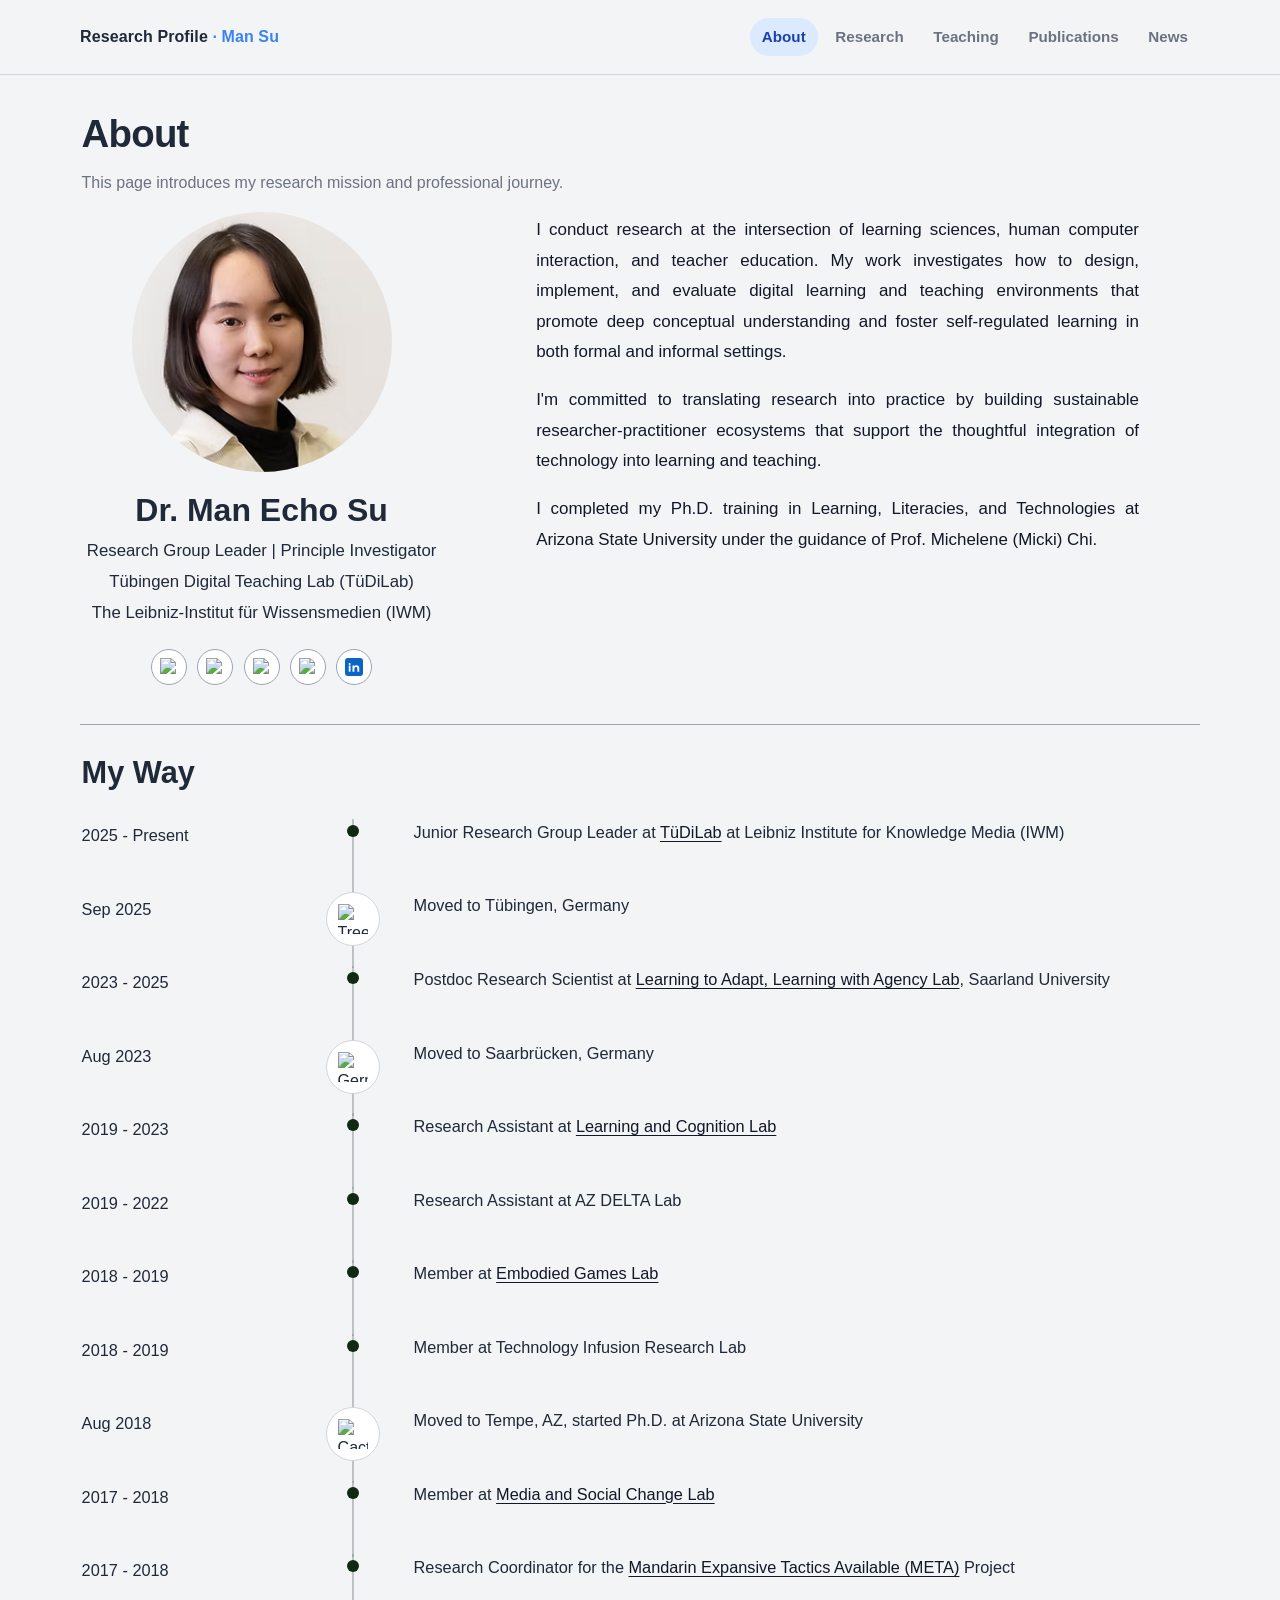
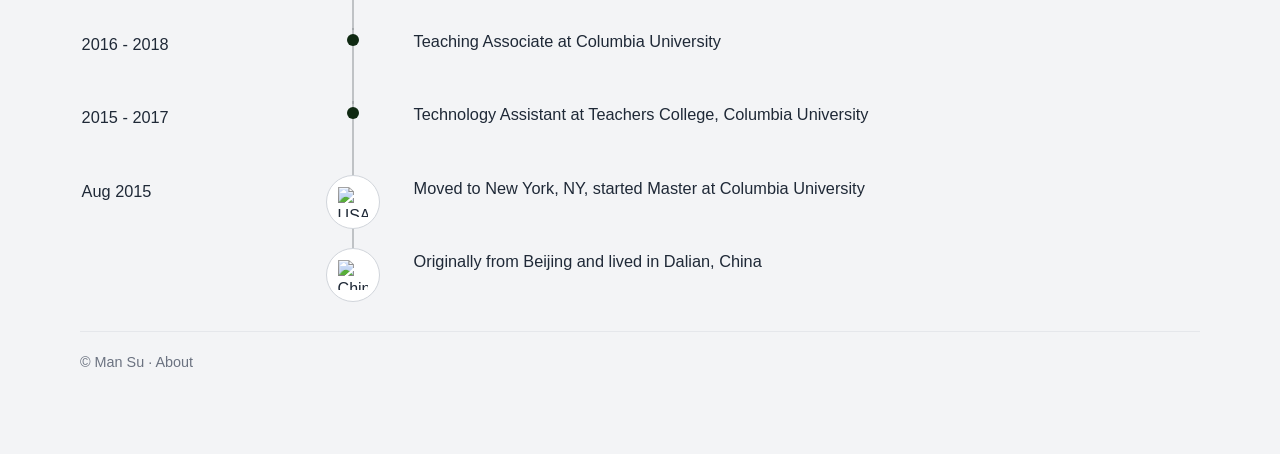
==== about.html @ 16c7af3b "Add files via upload" ====
<!doctype html>
<html lang="en">
<head>
  <meta charset="UTF-8" />
  <meta name="viewport" content="width=device-width, initial-scale=1" />
  <title>About | Researcher Profile</title>
  <meta name="description" content="About Dr. Man (Echo) Su — biography, profile links, and professional timeline." />
  <link rel="stylesheet" href="styles.css" />
</head>
<body class="about-page">
  <header>
    <div class="container nav">
      <a class="brand" href="index.html">Research Profile <span>· Man Su</span></a>
      <nav class="menu" aria-label="Primary navigation">
        <a class="active" href="about.html">About</a>
        <a href="research.html">Research</a>
        <a href="teaching.html">Teaching</a>
        <a href="publications.html">Publications</a>
        <a href="news.html">News</a>
      </nav>
    </div>
  </header>

  <main class="container about-main">
    <section class="card about-overview">
      <h1>About</h1>
      <p class="lead">
        This page introduces my research mission and professional journey.
      </p>

      <div class="about-layout">
        <article class="about-left" aria-label="Profile summary">
          <img src="images/profile.avif" alt="Portrait of Dr. Man Su" class="about-photo" />
          <h2 class="about-name">Dr. Man Echo Su</h2>
          <p class="about-role">Research Group Leader | Principle Investigator</p>
          <p class="about-role">Tübingen Digital Teaching Lab (TüDiLab)</p>
          <p class="about-role">The Leibniz-Institut für Wissensmedien (IWM)</p>

          <ul class="social-links" aria-label="Social and contact links">
            <li>
              <a href="mailto:m.su@iwm-tuebingen.de" aria-label="Email">
                <img src="https://raw.githubusercontent.com/tailwindlabs/heroicons/master/src/24/solid/envelope.svg" alt="Email" class="social-icon" />
              </a>
            </li>
            <li>
              <a href="https://scholar.google.com/citations?user=5iNbQqsAAAAJ&hl=en" target="_blank" rel="noopener noreferrer" aria-label="Google Scholar">
                <img src="https://cdn.simpleicons.org/googlescholar/111827" alt="Google Scholar" class="social-icon" />
              </a>
            </li>
            <li>
              <a href="https://www.researchgate.net/profile/Man-Su-2?ev=hdr_xprf" target="_blank" rel="noopener noreferrer" aria-label="ResearchGate">
                <img src="https://cdn.simpleicons.org/researchgate/111827" alt="ResearchGate" class="social-icon" />
              </a>
            </li>
            <li>
              <a href="https://bsky.app/profile/echomansu.bsky.social" target="_blank" rel="noopener noreferrer" aria-label="Bluesky">
                <img src="https://cdn.simpleicons.org/bluesky/111827" alt="Bluesky" class="social-icon" />
              </a>
            </li>
            <li>
              <a href="https://www.linkedin.com/in/echomansu/" target="_blank" rel="noopener noreferrer" aria-label="LinkedIn">
                <img src="images/icons/linkedin.svg" alt="LinkedIn" class="social-icon" />
              </a>
            </li>
          </ul>
        </article>

        <article class="about-right" aria-label="Biography text">
          <p>
            I conduct research at the intersection of learning sciences, human computer interaction, and teacher education. 
            My work investigates how to design, implement, and evaluate digital learning and teaching environments that promote deep conceptual understanding and foster self-regulated
            learning in both formal and informal settings.
          </p>
          <p>
            I'm committed to translating research into practice by building sustainable researcher-practitioner
            ecosystems that support the thoughtful integration of technology into learning and teaching.
          </p>
          <p>
            I completed my Ph.D. training in Learning, Literacies, and Technologies at Arizona State University
            under the guidance of Prof. Michelene (Micki) Chi.
          </p>
        </article>
      </div>
    </section>

    <section class="card timeline-wrap" aria-labelledby="my-way">
      <h2 id="my-way" class="timeline-title">My Way</h2>

      <div class="timeline">
        <article class="timeline-item">
          <div class="timeline-date">2025 - Present</div>
          <div class="timeline-axis"><span class="timeline-dot"></span></div>
          <p class="timeline-event">Junior Research Group Leader at <a href="https://www.tuedilab-tuebingen.de/tuedilab.html" target="_blank" rel="noopener noreferrer">TüDiLab</a> at Leibniz Institute for Knowledge Media (IWM)</p>
        </article>
        <article class="timeline-item">
          <div class="timeline-date">Sep 2025</div>
          <div class="timeline-axis"><span class="timeline-dot marker-icon"><img src="https://cdn.jsdelivr.net/gh/twitter/twemoji@14.0.2/assets/svg/1f333.svg" alt="Tree (Tübingen)" /></span></div>
          <p class="timeline-event">Moved to Tübingen, Germany</p>
        </article>
        <article class="timeline-item">
          <div class="timeline-date">2023 - 2025</div>
          <div class="timeline-axis"><span class="timeline-dot"></span></div>
          <p class="timeline-event">Postdoc Research Scientist at <a href="https://tomonag.org/lab/" target="_blank" rel="noopener noreferrer">Learning to Adapt, Learning with Agency Lab</a>, Saarland University</p>
        </article>
        <article class="timeline-item">
          <div class="timeline-date">Aug 2023</div>
          <div class="timeline-axis"><span class="timeline-dot marker-icon"><img src="https://cdn.jsdelivr.net/gh/twitter/twemoji@14.0.2/assets/svg/1f1e9-1f1ea.svg" alt="Germany" /></span></div>
          <p class="timeline-event">Moved to Saarbrücken, Germany</p>
        </article>
        <article class="timeline-item">
          <div class="timeline-date">2019 - 2023</div>
          <div class="timeline-axis"><span class="timeline-dot"></span></div>
          <p class="timeline-event">Research Assistant at <a href="https://education.asu.edu/learning-cognition-lab" target="_blank" rel="noopener noreferrer">Learning and Cognition Lab</a></p>
        </article>
        <article class="timeline-item">
          <div class="timeline-date">2019 - 2022</div>
          <div class="timeline-axis"><span class="timeline-dot"></span></div>
          <p class="timeline-event">Research Assistant at AZ DELTA Lab</p>
        </article>
        <article class="timeline-item">
          <div class="timeline-date">2018 - 2019</div>
          <div class="timeline-axis"><span class="timeline-dot"></span></div>
          <p class="timeline-event">Member at <a href="https://psychology.asu.edu/research/labs/embodied-games-lab" target="_blank" rel="noopener noreferrer">Embodied Games Lab</a></p>
        </article>
        <article class="timeline-item">
          <div class="timeline-date">2018 - 2019</div>
          <div class="timeline-axis"><span class="timeline-dot"></span></div>
          <p class="timeline-event">Member at Technology Infusion Research Lab</p>
        </article>
        <article class="timeline-item">
          <div class="timeline-date">Aug 2018</div>
          <div class="timeline-axis"><span class="timeline-dot marker-icon"><img src="https://cdn.jsdelivr.net/gh/twitter/twemoji@14.0.2/assets/svg/1f335.svg" alt="Cactus / Arizona" /></span></div>
          <p class="timeline-event">Moved to Tempe, AZ, started Ph.D. at Arizona State University</p>
        </article>
        <article class="timeline-item">
          <div class="timeline-date">2017 - 2018</div>
          <div class="timeline-axis"><span class="timeline-dot"></span></div>
          <p class="timeline-event">Member at <a href="https://www.masclab.org/" target="_blank" rel="noopener noreferrer">Media and Social Change Lab</a></p>
        </article>
        <article class="timeline-item">
          <div class="timeline-date">2017 - 2018</div>
          <div class="timeline-axis"><span class="timeline-dot"></span></div>
          <p class="timeline-event">Research Coordinator for the <a href="https://edblogs.columbia.edu/meta/welcome-to-meta-2/" target="_blank" rel="noopener noreferrer">Mandarin Expansive Tactics Available (META)</a> Project</p>
        </article>
        <article class="timeline-item">
          <div class="timeline-date">2016 - 2018</div>
          <div class="timeline-axis"><span class="timeline-dot"></span></div>
          <p class="timeline-event">Teaching Associate at Columbia University</p>
        </article>
        <article class="timeline-item">
          <div class="timeline-date">2015 - 2017</div>
          <div class="timeline-axis"><span class="timeline-dot"></span></div>
          <p class="timeline-event">Technology Assistant at Teachers College, Columbia University</p>
        </article>
        <article class="timeline-item">
          <div class="timeline-date">Aug 2015</div>
          <div class="timeline-axis"><span class="timeline-dot marker-icon"><img src="https://cdn.jsdelivr.net/gh/twitter/twemoji@14.0.2/assets/svg/1f1fa-1f1f8.svg" alt="USA" /></span></div>
          <p class="timeline-event">Moved to New York, NY, started Master at Columbia University</p>
        </article>
        <article class="timeline-item">
          <div class="timeline-date"></div>
          <div class="timeline-axis"><span class="timeline-dot marker-icon"><img src="https://cdn.jsdelivr.net/gh/twitter/twemoji@14.0.2/assets/svg/1f1e8-1f1f3.svg" alt="China" /></span></div>
          <p class="timeline-event">Originally from Beijing and lived in Dalian, China</p>
        </article>
      </div>
    </section>

    <footer>© Man Su · About</footer>
  </main>
</body>
</html>
---- styles.css ----
:root {
  --bg: #f7f9fc;
  --surface: #ffffff;
  --surface-soft: #f1f5fb;
  --text: #1f2937;
  --muted: #6b7280;
  --primary: #3b82f6;
  --primary-soft: #dbeafe;
  --line: #e5e7eb;
  --shadow: 0 12px 30px rgba(31, 41, 55, 0.08);
  --radius: 18px;
}

* { box-sizing: border-box; }
html, body { margin: 0; padding: 0; }
body {
  font-family: Inter, "Segoe UI", Roboto, Helvetica, Arial, sans-serif;
  color: var(--text);
  background: radial-gradient(circle at 10% -5%, #eef5ff 0%, var(--bg) 45%), var(--bg);
  line-height: 1.6;
}

.container { width: min(1120px, calc(100% - 2rem)); margin-inline: auto; }

header {
  position: sticky;
  top: 0;
  z-index: 50;
  backdrop-filter: blur(8px);
  background: rgba(247, 249, 252, 0.88);
  border-bottom: 1px solid rgba(229, 231, 235, 0.9);
}

.nav {
  display: flex;
  align-items: center;
  justify-content: space-between;
  gap: 1rem;
  min-height: 74px;
}

.brand {
  text-decoration: none;
  color: var(--text);
  font-weight: 760;
  letter-spacing: 0.1px;
}
.brand span { color: var(--primary); }

.menu { display: flex; flex-wrap: wrap; gap: 0.35rem; align-items: center; }
.menu a {
  text-decoration: none;
  color: var(--muted);
  font-weight: 600;
  font-size: 0.95rem;
  padding: 0.45rem 0.75rem;
  border-radius: 999px;
  transition: 0.2s ease;
}
.menu a:hover { color: var(--primary); background: var(--primary-soft); }
.menu a.active { color: #1e40af; background: var(--primary-soft); }

main { padding: 2rem 0 3rem; }

.card {
  background: var(--surface);
  border: 1px solid var(--line);
  border-radius: var(--radius);
  box-shadow: var(--shadow);
  padding: 1.25rem;
}

.hero {
  background: linear-gradient(125deg, #ffffff 0%, #f8fbff 65%, #eef5ff 100%);
  display: grid;
  grid-template-columns: 1.35fr 1fr;
  gap: 1rem;
  margin-bottom: 1rem;
}

.tag {
  display: inline-flex;
  align-items: center;
  gap: 0.5rem;
  background: var(--primary-soft);
  color: #1e40af;
  padding: 0.4rem 0.75rem;
  border-radius: 999px;
  font-size: 0.85rem;
  font-weight: 700;
  margin-bottom: 0.75rem;
}

h1 {
  margin: 0;
  font-size: clamp(1.7rem, 3.2vw, 2.4rem);
  line-height: 1.15;
  letter-spacing: -0.02em;
}
h2 { margin-top: 0; font-size: 1.3rem; }
h3 { margin-top: 0; font-size: 1.1rem; }

p.lead { margin: 0.9rem 0 1rem; color: var(--muted); max-width: 64ch; }

.actions { display: flex; flex-wrap: wrap; gap: 0.7rem; }
.btn {
  border: 1px solid var(--line);
  background: #fff;
  text-decoration: none;
  color: var(--text);
  font-weight: 650;
  font-size: 0.95rem;
  padding: 0.62rem 1rem;
  border-radius: 11px;
  transition: 0.2s ease;
}
.btn.primary { background: var(--primary); color: #fff; border-color: var(--primary); }
.btn:hover { transform: translateY(-1px); }

.panel {
  background: var(--surface-soft);
  border: 1px solid #e4ecfb;
  border-radius: 14px;
  padding: 1rem;
}

.grid-2 { display: grid; grid-template-columns: repeat(2, minmax(0, 1fr)); gap: 0.85rem; }
.grid-3 { display: grid; grid-template-columns: repeat(3, minmax(0, 1fr)); gap: 0.85rem; }

.tile {
  border: 1px solid var(--line);
  border-radius: 14px;
  background: #fff;
  padding: 1rem;
}
.tile h4 { margin: 0 0 0.4rem; font-size: 1rem; }
.tile p { margin: 0; color: var(--muted); }

.list { list-style: none; padding: 0; margin: 0; display: grid; gap: 0.65rem; }
.list li { border: 1px solid var(--line); border-radius: 12px; background: #fff; padding: 0.75rem 0.8rem; }

.badge {
  display: inline-block;
  font-size: 0.74rem;
  font-weight: 700;
  color: #4338ca;
  background: #eef2ff;
  border-radius: 999px;
  padding: 0.2rem 0.55rem;
  margin-bottom: 0.5rem;
}

footer {
  margin-top: 1rem;
  border-top: 1px solid var(--line);
  padding: 1.2rem 0 2rem;
  color: var(--muted);
  font-size: 0.9rem;
}

@media (max-width: 960px) {
  .hero, .grid-2, .grid-3 { grid-template-columns: 1fr; }
}

/* --- About page styles (updated to match requested format) --- */
.about-page {
  background: #f3f4f6;
}

.about-page header {
  background: rgba(243, 244, 246, 0.95);
  border-bottom: 1px solid #d1d5db;
}

.about-main {
  padding-top: 1.9rem;
}

.about-overview {
  background: transparent;
  border: none;
  box-shadow: none;
  padding: 0.4rem 0.1rem 1.2rem;
}

.about-layout {
  display: grid;
  grid-template-columns: 360px 1fr;
  gap: 2.2rem;
  align-items: start;
}

.about-left {
  text-align: center;
}

.about-photo {
  width: 260px;
  height: 260px;
  border-radius: 50%;
  object-fit: cover;
  object-position: center;
  margin: 0 auto 1.2rem;
  display: block;
}

.about-name {
  margin: 0 0 0.5rem;
  font-size: 2rem;
  line-height: 1.2;
}

.about-role {
  margin: 0.28rem 0;
  font-size: 1.05rem;
}

.social-links {
  list-style: none;
  display: flex;
  justify-content: center;
  gap: 0.65rem;
  padding: 0;
  margin: 1.35rem 0 0;
}

.social-links a {
  width: 36px;
  height: 36px;
  border-radius: 50%;
  display: inline-flex;
  align-items: center;
  justify-content: center;
  text-decoration: none;
  border: 1px solid #9ca3af;
  background: #ffffff;
  transition: transform 0.2s ease, border-color 0.2s ease;
}

.social-links a:hover {
  transform: translateY(-1px);
  border-color: #6b7280;
}

.social-icon {
  width: 18px;
  height: 18px;
  display: block;
}

.about-right p {
  margin: 0 auto 1.1rem;
  max-width: 64ch;
  color: #111827;
  font-size: 1.06rem;
  line-height: 1.8;
  text-align: justify;
}

.about-right {
  padding-top: 0.2rem;
}

.timeline-wrap {
  background: transparent;
  border: none;
  box-shadow: none;
  border-top: 1px solid #9ca3af;
  border-radius: 0;
  margin-top: 0.35rem;
  padding: 1.45rem 0.1rem 0.3rem;
}

.timeline-title {
  font-size: clamp(1.85rem, 2.4vw, 2rem);
  margin: 0 0 1.35rem;
}

.timeline {
  display: grid;
  gap: 0.72rem;
}

.timeline-item {
  display: grid;
  grid-template-columns: 210px 90px 1fr;
  align-items: start;
  gap: 1rem;
}

.timeline-date {
  font-size: 1.02rem;
  white-space: nowrap;
  padding-top: 0.2rem;
}

.timeline-axis {
  position: relative;
  min-height: 62px;
}

.timeline-axis::before {
  content: "";
  position: absolute;
  left: 50%;
  top: 0;
  bottom: -14px;
  width: 1px;
  background: #8b8f94;
  transform: translateX(-50%);
}

.timeline-item:last-child .timeline-axis::before {
  bottom: 50%;
}

.timeline-dot {
  position: absolute;
  left: 50%;
  top: 6px;
  transform: translateX(-50%);
  width: 12px;
  height: 12px;
  border-radius: 50%;
  background: #0f2912;
  display: inline-flex;
  align-items: center;
  justify-content: center;
}

.timeline-dot.marker-icon {
  width: 54px;
  height: 54px;
  top: 0;
  border-radius: 50%;
  background: #ffffff;
  border: 1px solid #d1d5db;
}

.timeline-dot.marker-icon img {
  width: 30px;
  height: 30px;
  object-fit: contain;
}

.timeline-event {
  font-size: 1.02rem;
  line-height: 1.6;
  margin: 0;
}

.timeline-event a {
  color: #111827;
  text-underline-offset: 3px;
}

@media (max-width: 980px) {
  .about-layout {
    grid-template-columns: 1fr;
    gap: 1.1rem;
  }

  .about-right p {
    max-width: 100%;
    font-size: 1rem;
    line-height: 1.72;
  }

  .about-right {
    padding-top: 1.9rem;
  }

  .timeline-item {
    grid-template-columns: 1fr;
    gap: 0.35rem;
    border-left: 2px solid #8b8f94;
    padding-left: 1rem;
    margin-left: 0.45rem;
  }

  .timeline-axis,
  .timeline-axis::before {
    display: none;
  }

  .timeline-date,
  .timeline-event {
    font-size: 0.98rem;
  }
}
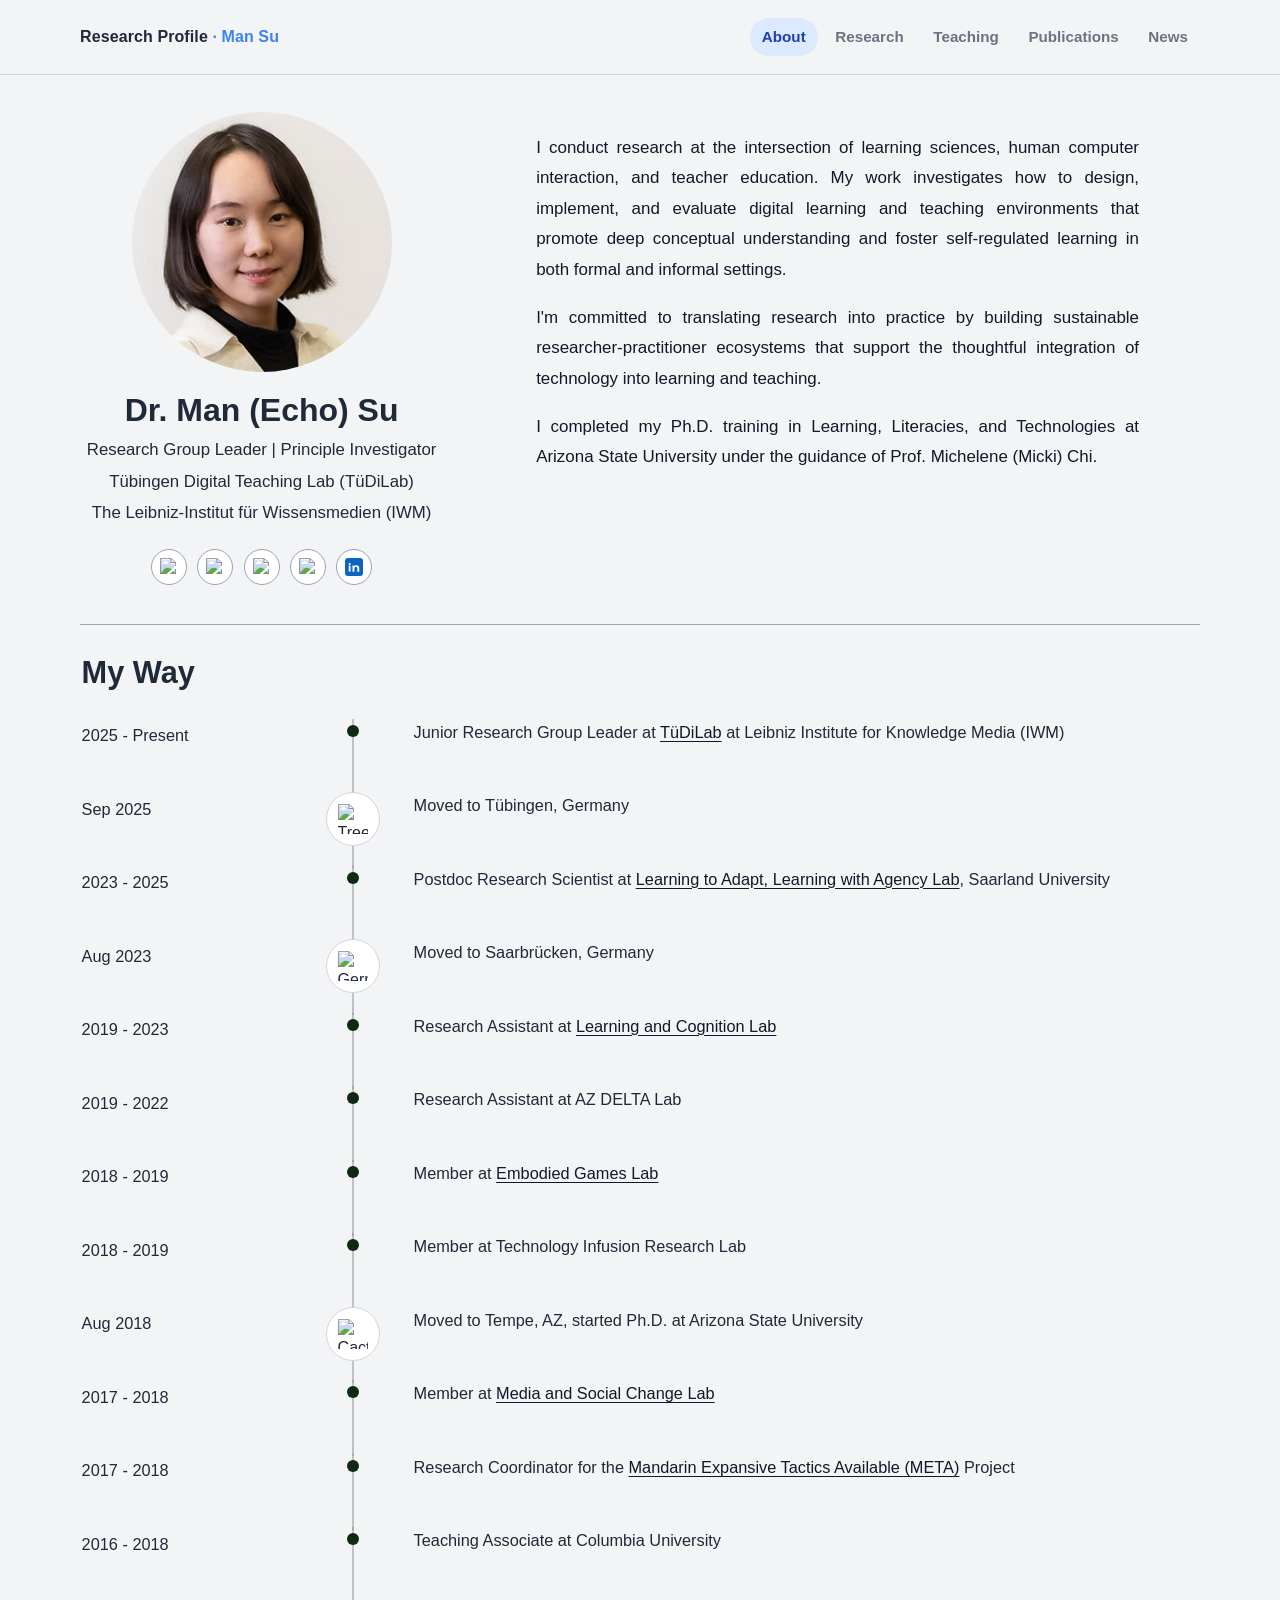
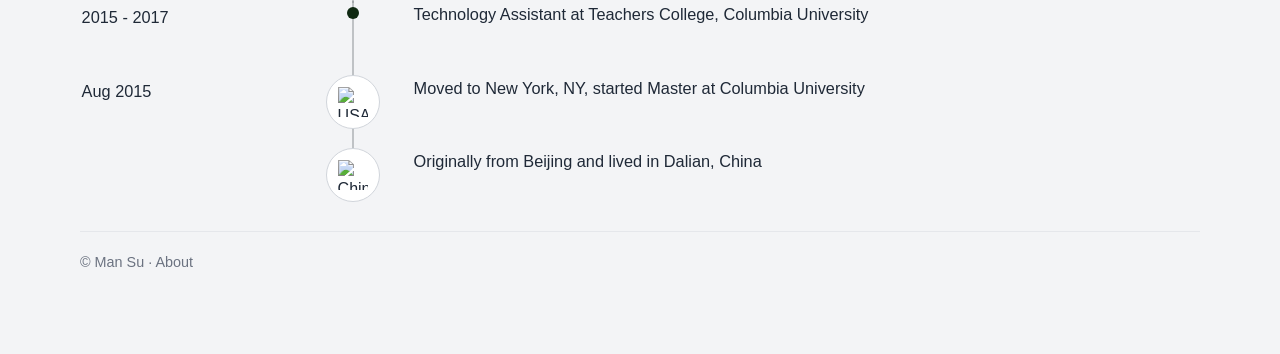
==== commit a243d25a: "Update about.html" ====
--- a/about.html
+++ b/about.html
@@ -23,15 +23,11 @@
 
   <main class="container about-main">
     <section class="card about-overview">
-      <h1>About</h1>
-      <p class="lead">
-        This page introduces my research mission and professional journey.
-      </p>
-
+    
       <div class="about-layout">
         <article class="about-left" aria-label="Profile summary">
           <img src="images/profile.avif" alt="Portrait of Dr. Man Su" class="about-photo" />
-          <h2 class="about-name">Dr. Man Echo Su</h2>
+          <h2 class="about-name">Dr. Man (Echo) Su</h2>
           <p class="about-role">Research Group Leader | Principle Investigator</p>
           <p class="about-role">Tübingen Digital Teaching Lab (TüDiLab)</p>
           <p class="about-role">The Leibniz-Institut für Wissensmedien (IWM)</p>
@@ -66,6 +62,10 @@
         </article>
 
         <article class="about-right" aria-label="Biography text">
+          <p>
+          </p>
+          <p>
+          </p>
           <p>
             I conduct research at the intersection of learning sciences, human computer interaction, and teacher education. 
             My work investigates how to design, implement, and evaluate digital learning and teaching environments that promote deep conceptual understanding and foster self-regulated
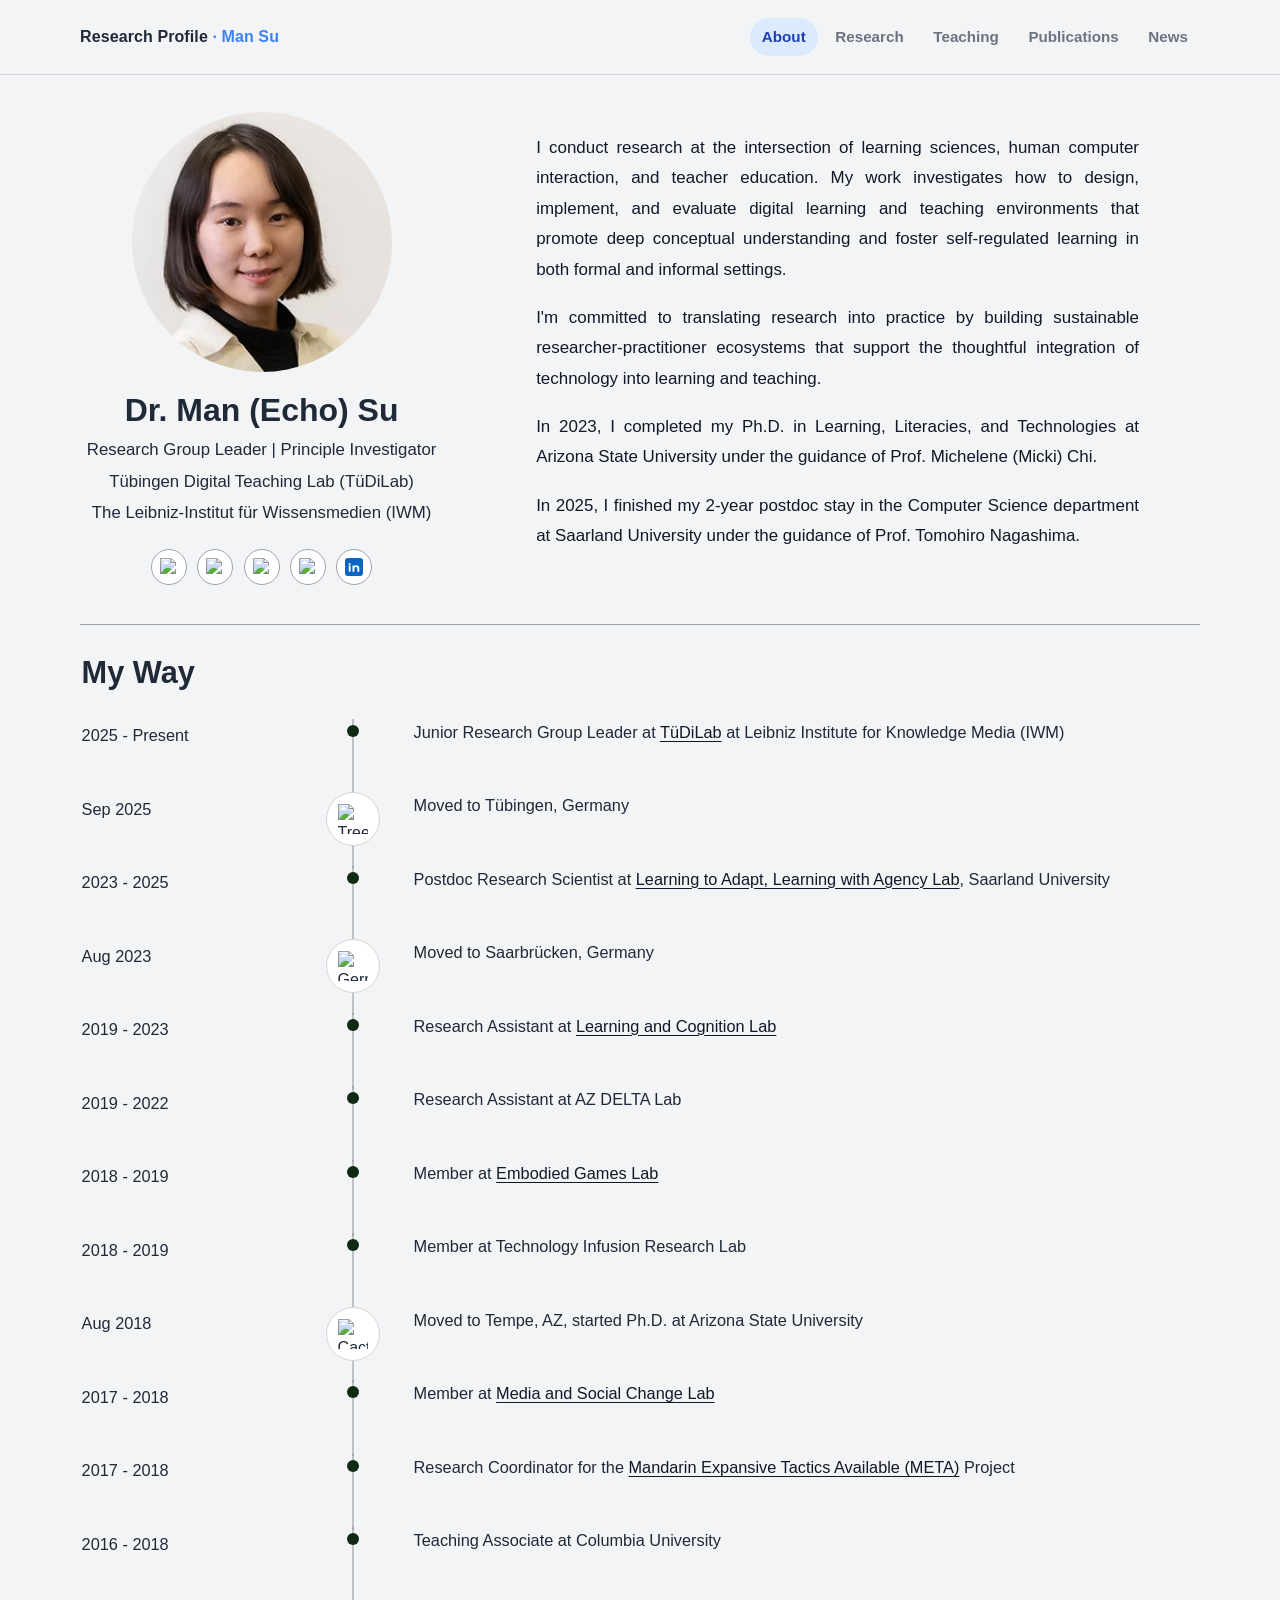
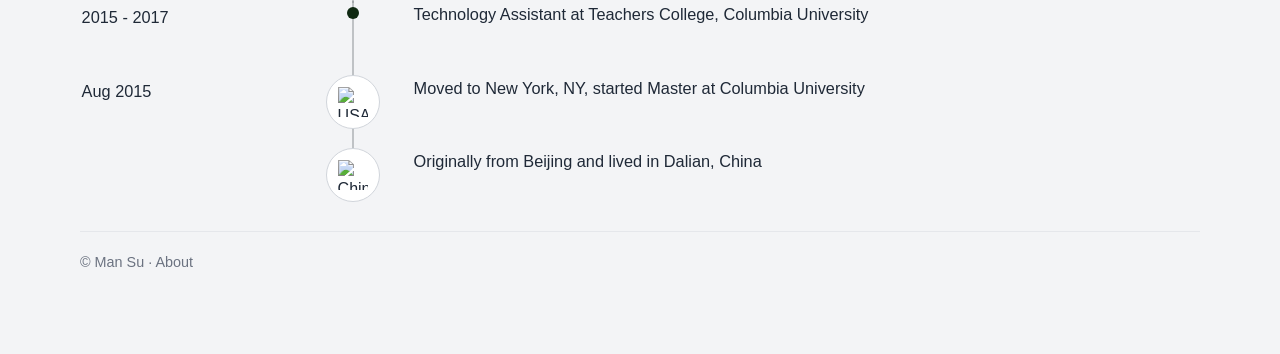
==== commit f20c27b1: "Update about.html" ====
--- a/about.html
+++ b/about.html
@@ -67,6 +67,10 @@
           <p>
           </p>
           <p>
+          </p>
+          <p>
+          </p>
+          <p>
             I conduct research at the intersection of learning sciences, human computer interaction, and teacher education. 
             My work investigates how to design, implement, and evaluate digital learning and teaching environments that promote deep conceptual understanding and foster self-regulated
             learning in both formal and informal settings.
@@ -76,8 +80,12 @@
             ecosystems that support the thoughtful integration of technology into learning and teaching.
           </p>
           <p>
-            I completed my Ph.D. training in Learning, Literacies, and Technologies at Arizona State University
-            under the guidance of Prof. Michelene (Micki) Chi.
+            In 2023, I completed my Ph.D. in Learning, Literacies, and Technologies at Arizona State University
+            under the guidance of Prof. Michelene (Micki) Chi. 
+          </p>
+           <p>
+            In 2025, I finished my 2-year postdoc stay in the Computer Science department at Saarland University
+            under the guidance of Prof. Tomohiro Nagashima. 
           </p>
         </article>
       </div>
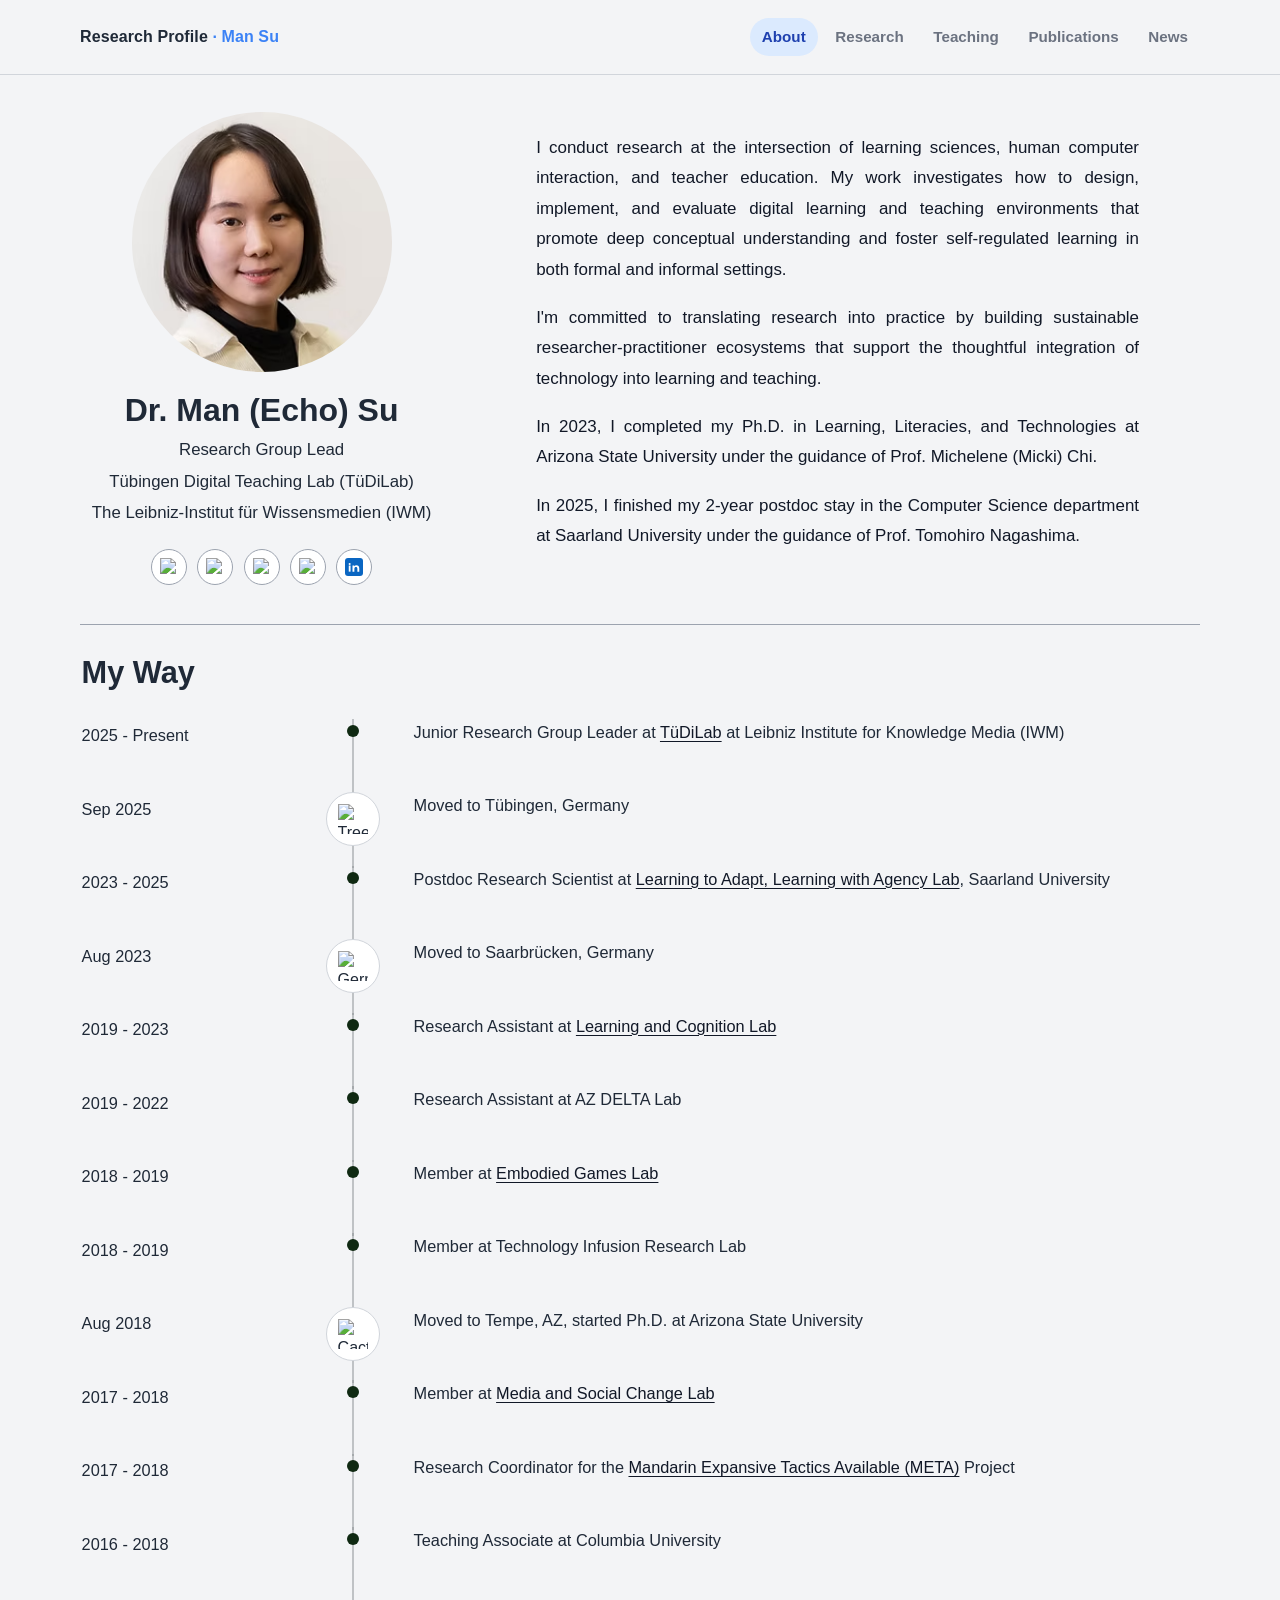
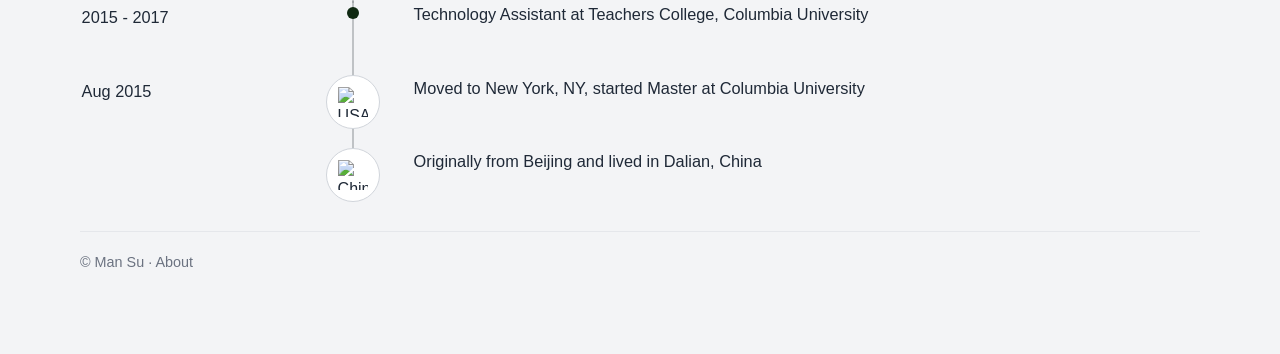
==== commit 5237f8ca: "Update about.html" ====
--- a/about.html
+++ b/about.html
@@ -28,7 +28,7 @@
         <article class="about-left" aria-label="Profile summary">
           <img src="images/profile.avif" alt="Portrait of Dr. Man Su" class="about-photo" />
           <h2 class="about-name">Dr. Man (Echo) Su</h2>
-          <p class="about-role">Research Group Leader | Principle Investigator</p>
+          <p class="about-role">Research Group Lead</p>
           <p class="about-role">Tübingen Digital Teaching Lab (TüDiLab)</p>
           <p class="about-role">The Leibniz-Institut für Wissensmedien (IWM)</p>
 
--- a/styles.css
+++ b/styles.css
@@ -367,7 +367,7 @@
   }
 
   .about-right {
-    padding-top: 1.9rem;
+    padding-top: 3.9rem;
   }
 
   .timeline-item {
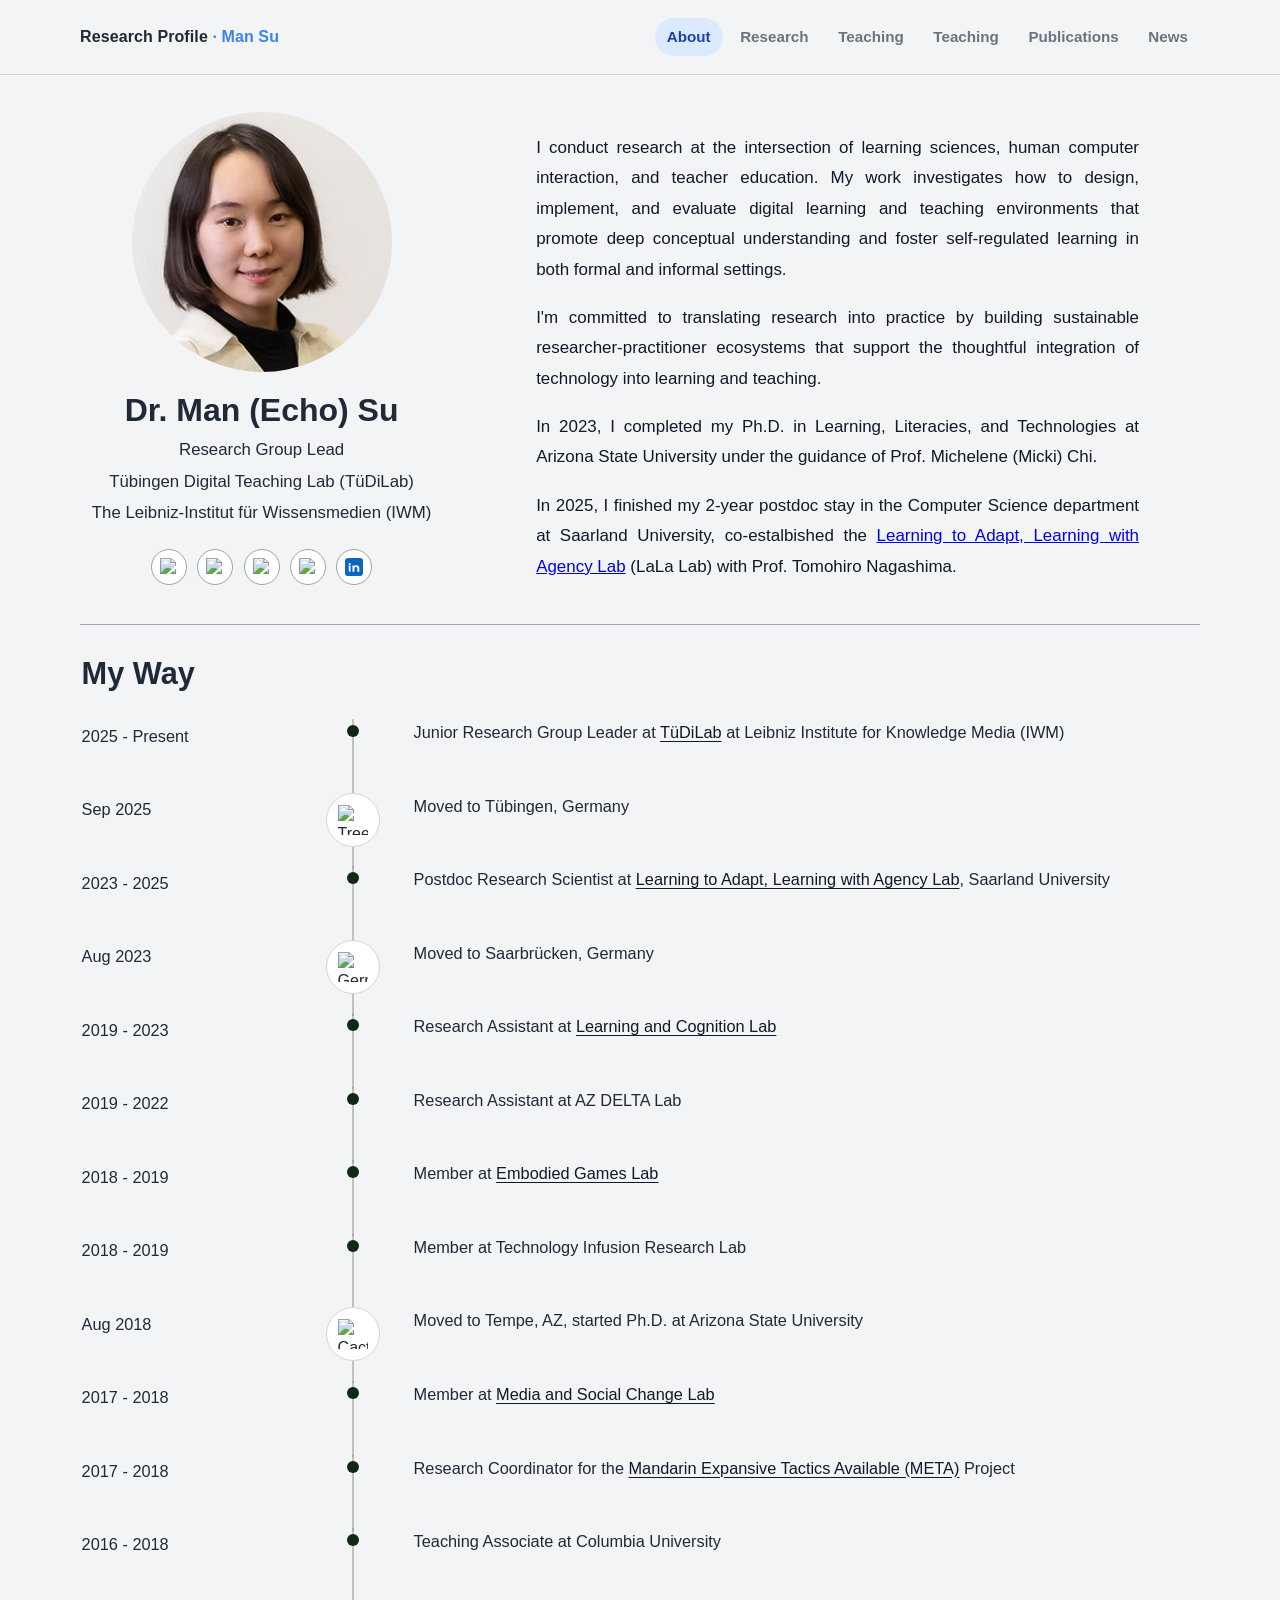
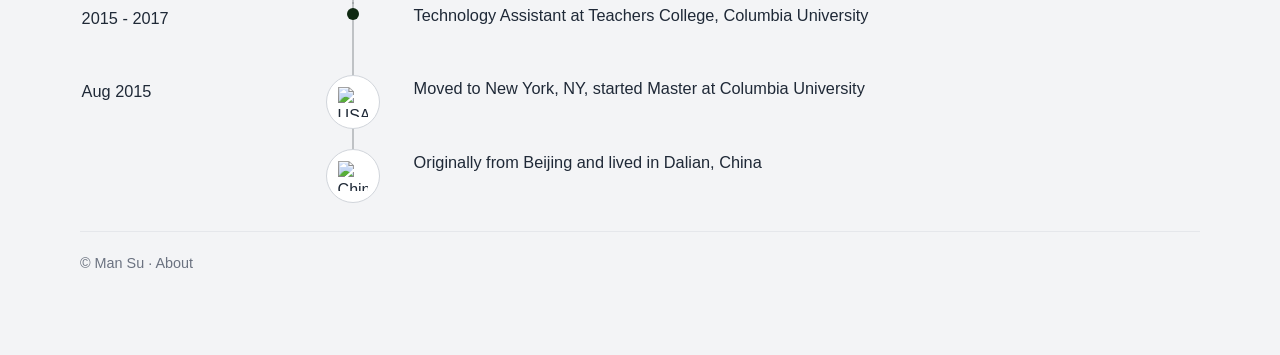
==== commit 9a9e4928: "Update about.html" ====
--- a/about.html
+++ b/about.html
@@ -15,6 +15,7 @@
         <a class="active" href="about.html">About</a>
         <a href="research.html">Research</a>
         <a href="teaching.html">Teaching</a>
+        <a href="team.html">Teaching</a>
         <a href="publications.html">Publications</a>
         <a href="news.html">News</a>
       </nav>
@@ -84,8 +85,8 @@
             under the guidance of Prof. Michelene (Micki) Chi. 
           </p>
            <p>
-            In 2025, I finished my 2-year postdoc stay in the Computer Science department at Saarland University
-            under the guidance of Prof. Tomohiro Nagashima. 
+            In 2025, I finished my 2-year postdoc stay in the Computer Science department at Saarland University, 
+            co-estalbished the <a href="https://tomonag.org/lab/" target="_blank" rel="noopener noreferrer">Learning to Adapt, Learning with Agency Lab</a> (LaLa Lab) with Prof. Tomohiro Nagashima. 
           </p>
         </article>
       </div>
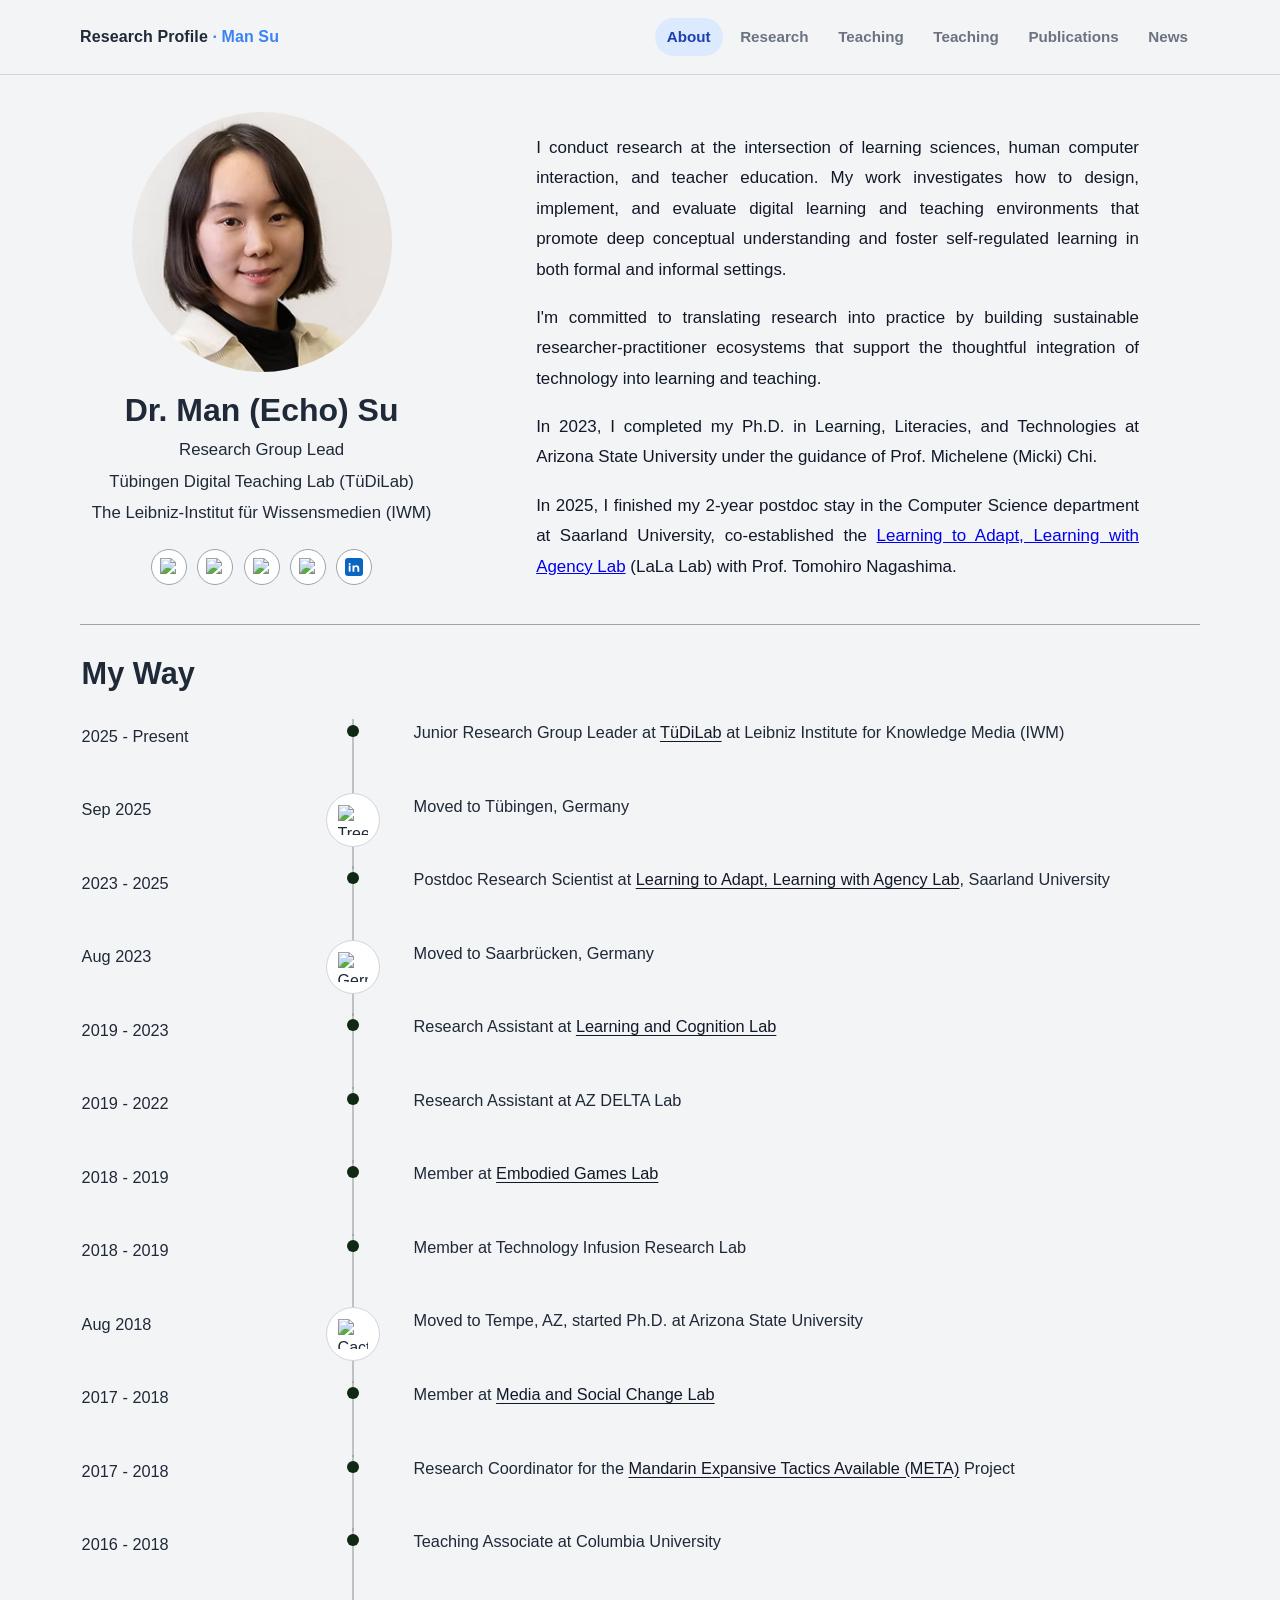
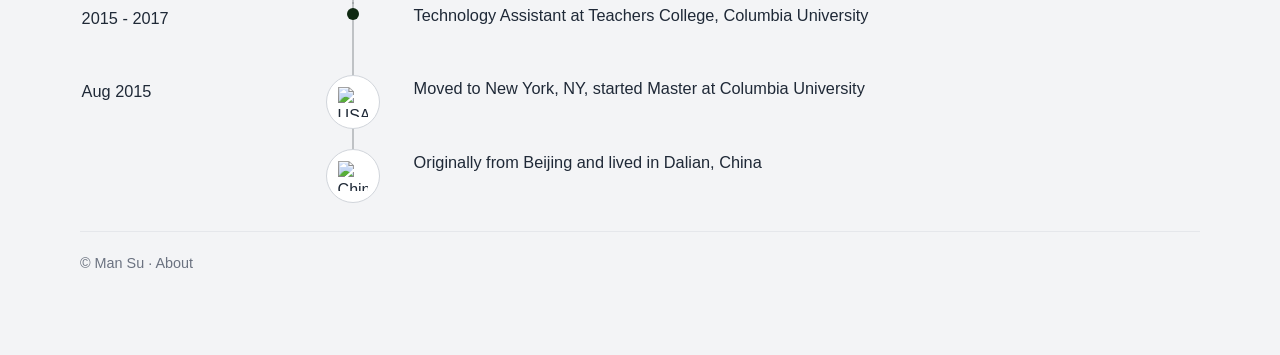
==== commit 55bf4a4c: "Update about.html" ====
--- a/about.html
+++ b/about.html
@@ -86,7 +86,7 @@
           </p>
            <p>
             In 2025, I finished my 2-year postdoc stay in the Computer Science department at Saarland University, 
-            co-estalbished the <a href="https://tomonag.org/lab/" target="_blank" rel="noopener noreferrer">Learning to Adapt, Learning with Agency Lab</a> (LaLa Lab) with Prof. Tomohiro Nagashima. 
+            co-established the <a href="https://tomonag.org/lab/" target="_blank" rel="noopener noreferrer">Learning to Adapt, Learning with Agency Lab</a> (LaLa Lab) with Prof. Tomohiro Nagashima. 
           </p>
         </article>
       </div>
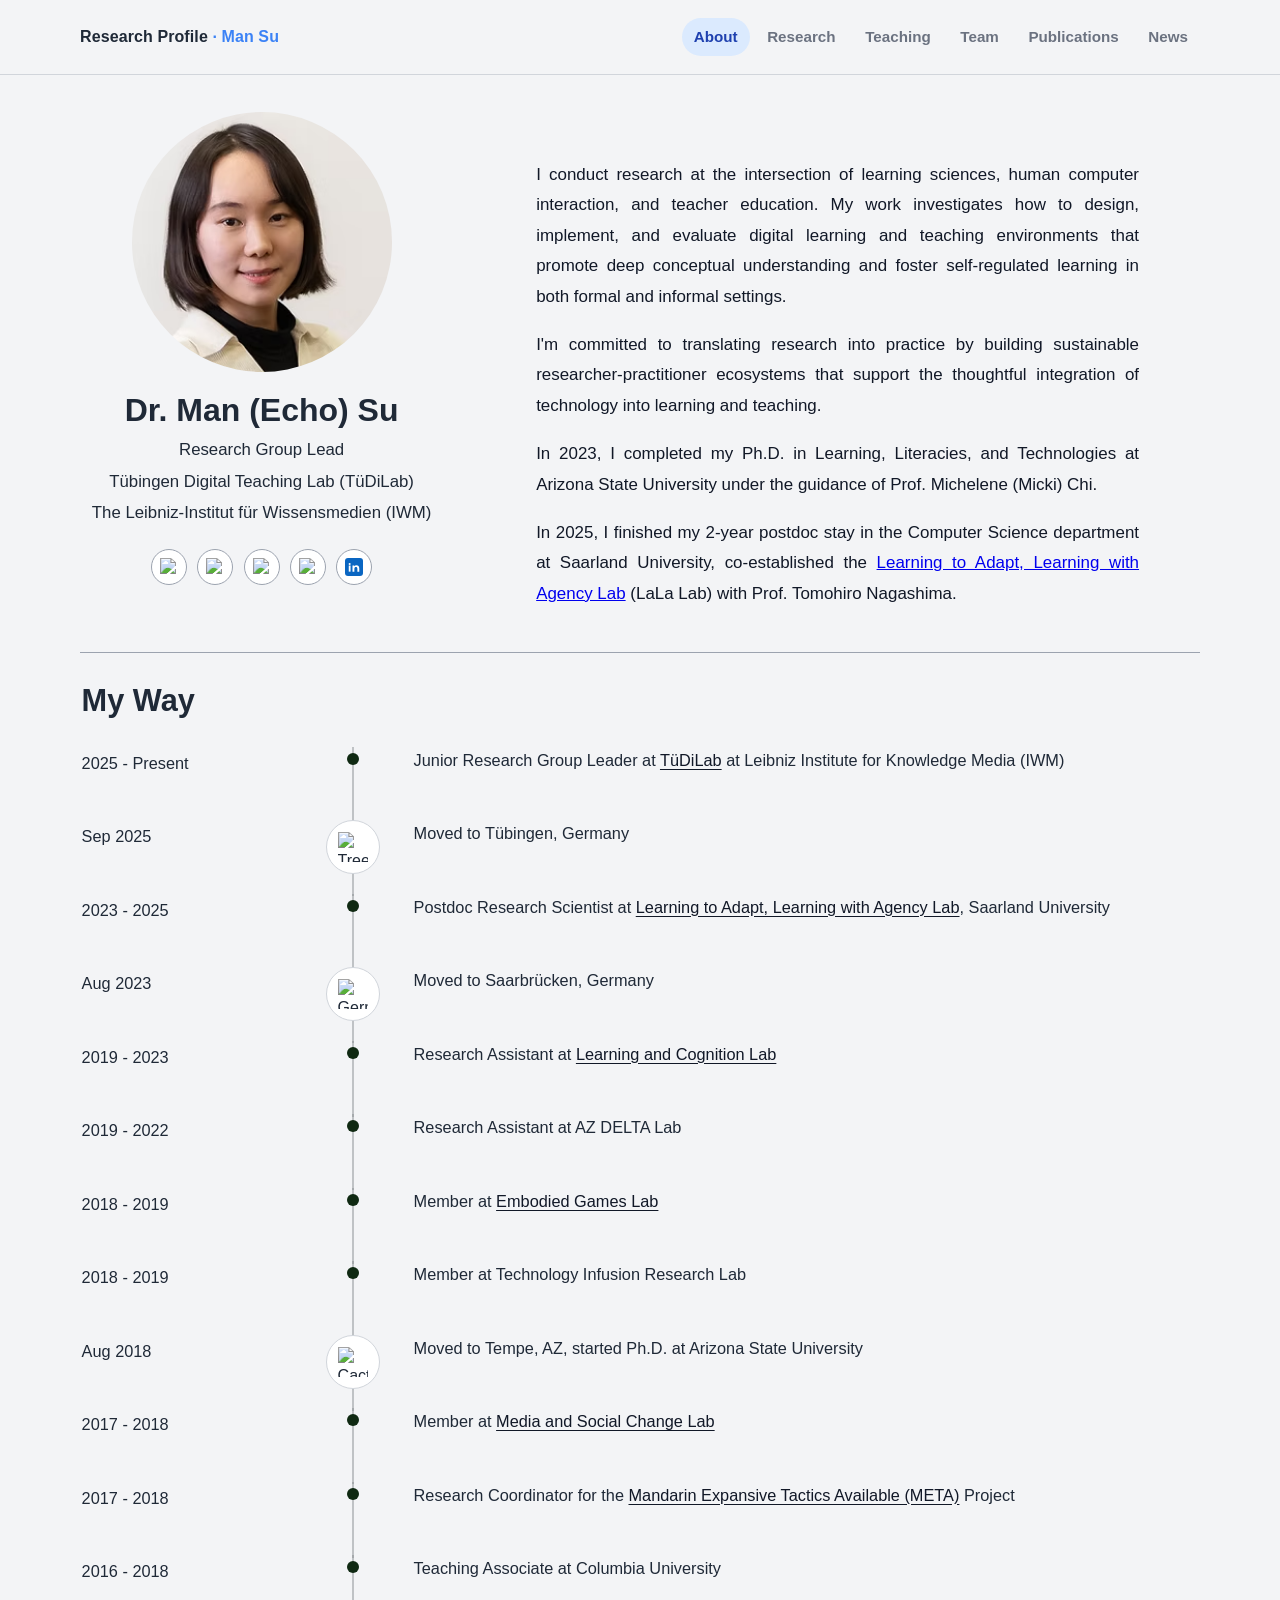
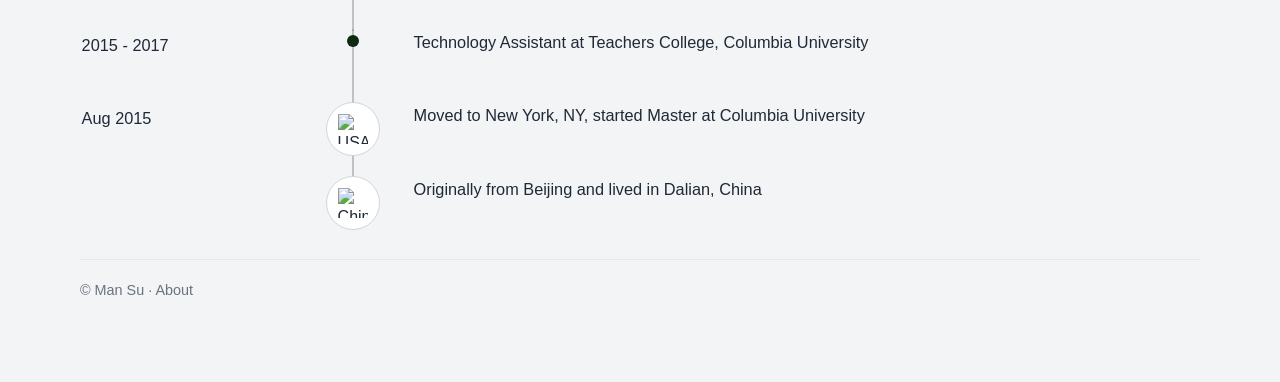
==== commit d470bbc3: "Update about.html" ====
--- a/about.html
+++ b/about.html
@@ -15,7 +15,7 @@
         <a class="active" href="about.html">About</a>
         <a href="research.html">Research</a>
         <a href="teaching.html">Teaching</a>
-        <a href="team.html">Teaching</a>
+        <a href="team.html">Team</a>
         <a href="publications.html">Publications</a>
         <a href="news.html">News</a>
       </nav>
--- a/styles.css
+++ b/styles.css
@@ -258,7 +258,7 @@
 }
 
 .about-right {
-  padding-top: 0.2rem;
+  padding-top: 1.9rem;
 }
 
 .timeline-wrap {
@@ -367,7 +367,7 @@
   }
 
   .about-right {
-    padding-top: 3.9rem;
+    padding-top: 0.2rem;
   }
 
   .timeline-item {
@@ -389,3 +389,71 @@
   }
 }
 
+
+
+/* --- Team page styles --- */
+.team-section {
+  background: linear-gradient(135deg, #ffffff 0%, #f8fbff 100%);
+}
+
+.team-grid {
+  display: grid;
+  grid-template-columns: repeat(2, minmax(0, 1fr));
+  gap: 1rem;
+}
+
+.team-card {
+  display: grid;
+  grid-template-columns: 120px 1fr;
+  gap: 1rem;
+  align-items: start;
+  border: 1px solid var(--line);
+  border-radius: 14px;
+  background: #fff;
+  padding: 1rem;
+}
+
+.team-photo {
+  width: 120px;
+  height: 120px;
+  border-radius: 12px;
+  object-fit: cover;
+  object-position: center;
+}
+
+.team-meta h3 {
+  margin: 0 0 0.35rem;
+}
+
+.team-role {
+  margin: 0 0 0.25rem;
+  font-weight: 700;
+  color: #1e40af;
+}
+
+.team-affiliation {
+  margin: 0 0 0.5rem;
+  font-size: 0.94rem;
+  color: var(--muted);
+}
+
+.team-meta p {
+  margin-top: 0;
+}
+
+@media (max-width: 960px) {
+  .team-grid {
+    grid-template-columns: 1fr;
+  }
+
+  .team-card {
+    grid-template-columns: 1fr;
+  }
+
+  .team-photo {
+    width: 100%;
+    max-width: 220px;
+    height: auto;
+    aspect-ratio: 1 / 1;
+  }
+}
